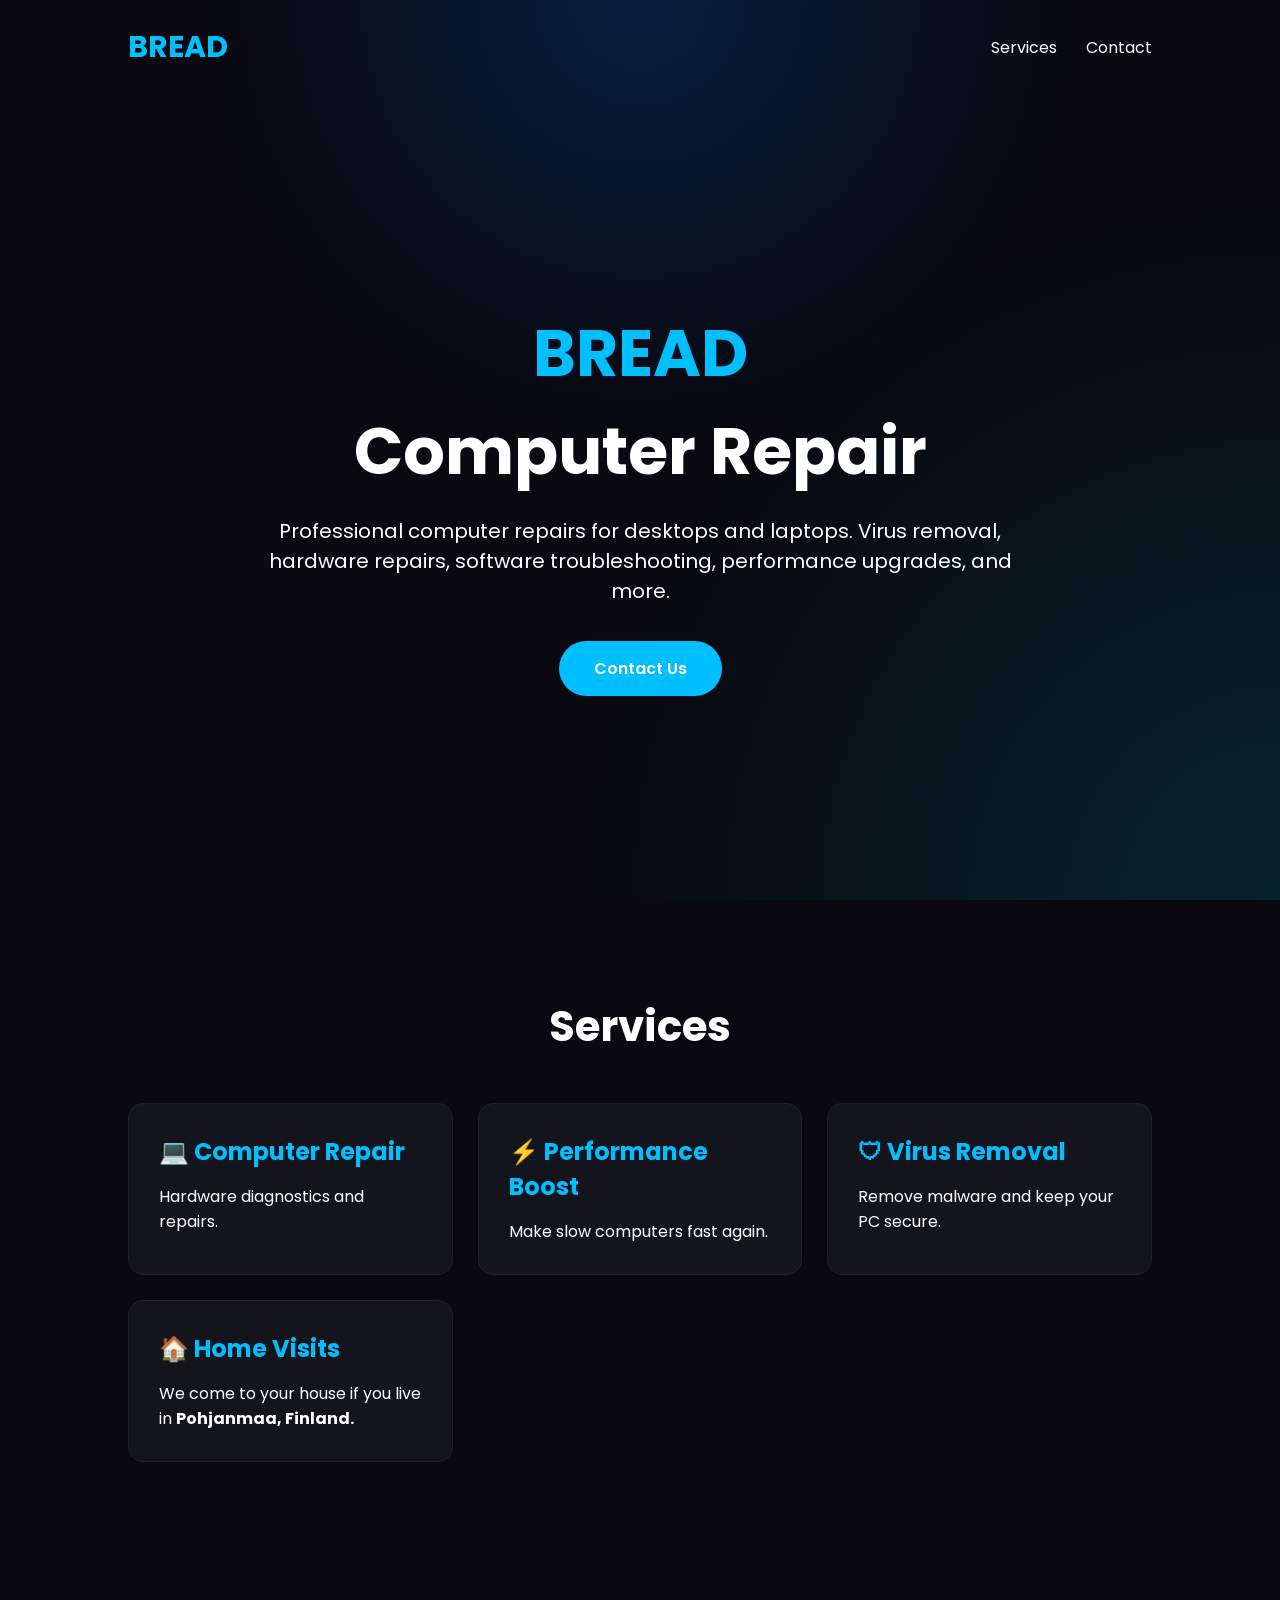
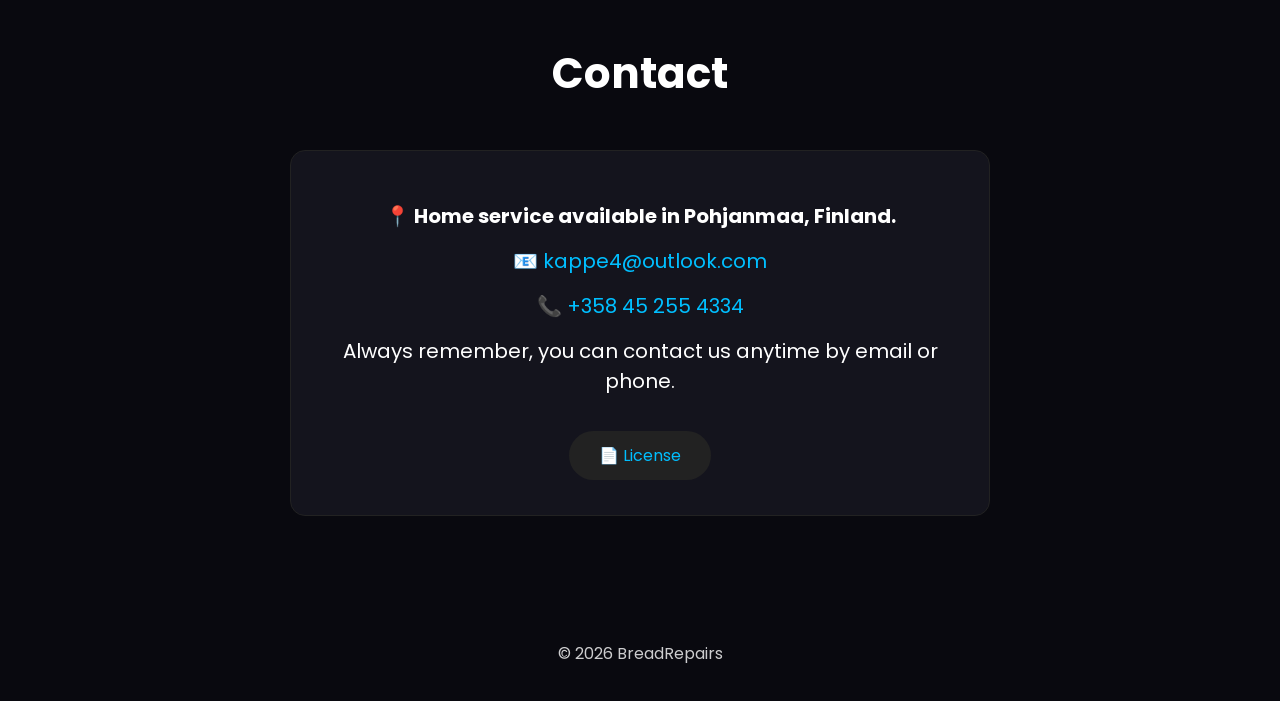
==== index.html @ 28a3bfa7 "Add initial HTML structure for BREAD Computer Repair This file contains the complete HTML structure " ====
<!DOCTYPE html>
<html lang="en">
<head>
<meta charset="UTF-8">
<meta name="viewport" content="width=device-width, initial-scale=1.0">
<title>BREAD Computer Repair</title>

<link href="https://fonts.googleapis.com/css2?family=Poppins:wght@300;400;600;700&display=swap" rel="stylesheet">

<style>

*{
margin:0;
padding:0;
box-sizing:border-box;
font-family:Poppins,sans-serif;
}

body{
background:#09090f;
color:white;
overflow-x:hidden;
}

body::before{
content:"";
position:fixed;
inset:0;
background:
radial-gradient(circle at top,#0077ff33 0%,transparent 40%),
radial-gradient(circle at bottom right,#00d4ff22 0%,transparent 45%);
z-index:-1;
}

nav{
display:flex;
justify-content:space-between;
align-items:center;
padding:25px 10%;
}

.logo{
font-size:30px;
font-weight:700;
color:#00bfff;
}

nav a{
color:white;
text-decoration:none;
margin-left:25px;
transition:.3s;
}

nav a:hover{
color:#00bfff;
}

.hero{
min-height:90vh;
display:flex;
justify-content:center;
align-items:center;
text-align:center;
padding:20px;
}

.hero h1{
font-size:65px;
margin-bottom:15px;
}

.hero span{
color:#00bfff;
}

.hero p{
max-width:750px;
font-size:20px;
margin:auto;
}

.button{
display:inline-block;
margin-top:35px;
padding:15px 35px;
background:#00bfff;
color:white;
text-decoration:none;
border-radius:40px;
transition:.3s;
font-weight:600;
}

.button:hover{
transform:scale(1.05);
box-shadow:0 0 20px #00bfff;
}

section{
padding:90px 10%;
}

.title{
font-size:42px;
text-align:center;
margin-bottom:45px;
}

.cards{
display:grid;
grid-template-columns:repeat(auto-fit,minmax(250px,1fr));
gap:25px;
}

.card{
background:#14141d;
padding:30px;
border-radius:15px;
border:1px solid #222;
transition:.3s;
}

.card:hover{
transform:translateY(-8px);
border-color:#00bfff;
box-shadow:0 0 20px #00bfff44;
}

.card h2{
color:#00bfff;
margin-bottom:15px;
}

.contact-box{
max-width:700px;
margin:auto;
padding:35px;
background:#14141d;
border-radius:15px;
border:1px solid #222;
text-align:center;
}

.contact-box p{
margin:15px 0;
font-size:20px;
}

.contact-box a{
color:#00bfff;
text-decoration:none;
}

footer{
padding:35px;
text-align:center;
opacity:.8;
}

.license-button{
display:inline-block;
margin-top:20px;
padding:12px 30px;
background:#222;
color:white;
text-decoration:none;
border-radius:30px;
transition:.3s;
}

.license-button:hover{
background:#00bfff;
box-shadow:0 0 15px #00bfff;
}

@media(max-width:700px){

.hero h1{
font-size:45px;
}

.hero p{
font-size:18px;
}

}

</style>

</head>

<body>

<nav>

<div class="logo">BREAD</div>

<div>
<a href="#services">Services</a>
<a href="#contact">Contact</a>
</div>

</nav>

<section class="hero">

<div>

<h1><span>BREAD</span><br>Computer Repair</h1>

<p>
Professional computer repairs for desktops and laptops.
Virus removal, hardware repairs, software troubleshooting,
performance upgrades, and more.
</p>

<a class="button" href="#contact">Contact Us</a>

</div>

</section>

<section id="services">

<h1 class="title">Services</h1>

<div class="cards">

<div class="card">
<h2>💻 Computer Repair</h2>
<p>Hardware diagnostics and repairs.</p>
</div>

<div class="card">
<h2>⚡ Performance Boost</h2>
<p>Make slow computers fast again.</p>
</div>

<div class="card">
<h2>🛡 Virus Removal</h2>
<p>Remove malware and keep your PC secure.</p>
</div>

<div class="card">
<h2>🏠 Home Visits</h2>
<p>We come to your house if you live in <strong>Pohjanmaa, Finland.</strong></p>
</div>

</div>

</section>

<section id="contact">

<h1 class="title">Contact</h1>

<div class="contact-box">

<p><strong>📍 Home service available in Pohjanmaa, Finland.</strong></p>

<p>
📧
<a href="mailto:kappe4@outlook.com">
kappe4@outlook.com
</a>
</p>

<p>
📞
<a href="tel:+358452554334">
+358 45 255 4334
</a>
</p>

<p>
Always remember, you can contact us anytime by email or phone.
</p>

<a class="license-button" href="LICENSE.html">
📄 License
</a>

</div>

</section>

<footer>

© 2026 BreadRepairs

</footer>

</body>
</html>
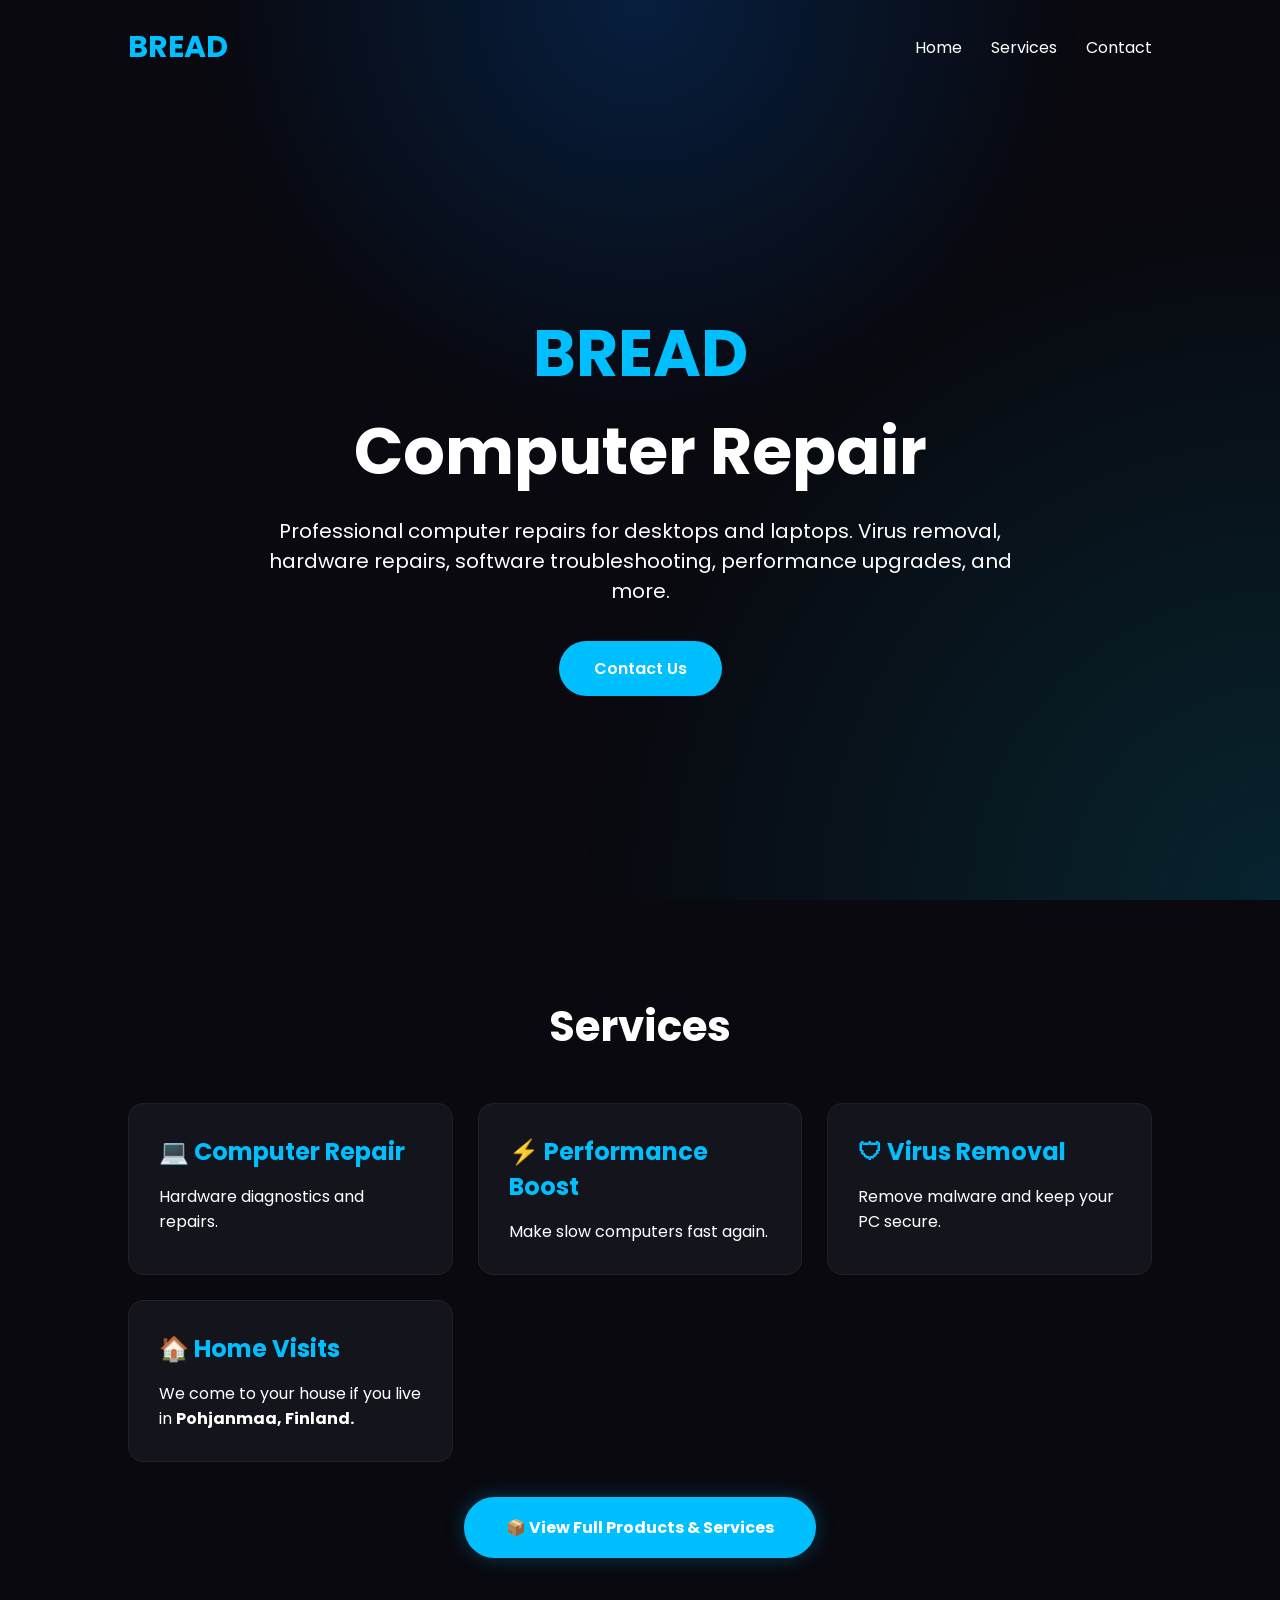
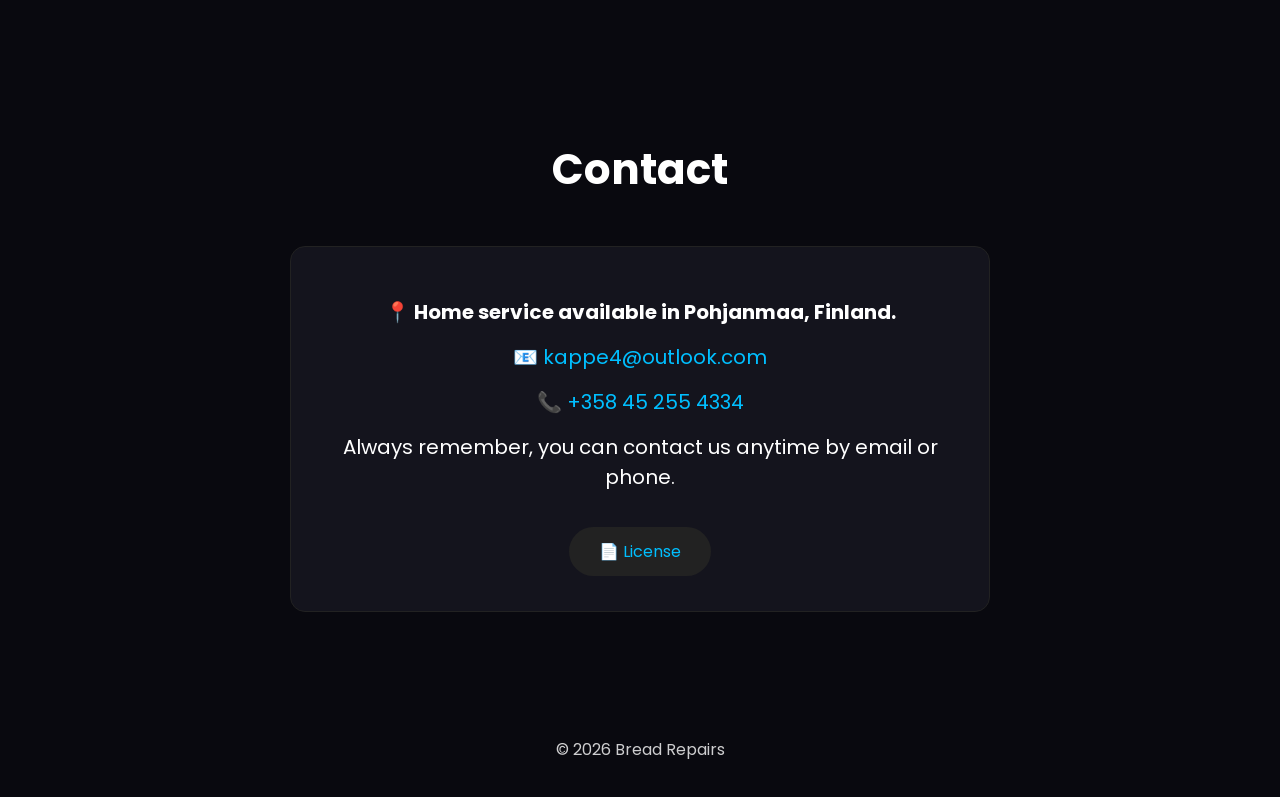
==== commit 96a5f699: "Enhance services section with smooth scrolling Add smooth scrolling and visibility transition for se" ====
--- a/index.html
+++ b/index.html
@@ -8,6 +8,10 @@
 <link href="https://fonts.googleapis.com/css2?family=Poppins:wght@300;400;600;700&display=swap" rel="stylesheet">
 
 <style>
+
+html{
+scroll-behavior:smooth;
+}
 
 *{
 margin:0;
@@ -132,6 +136,40 @@
 margin-bottom:15px;
 }
 
+.services-section{
+opacity:0;
+transform:translateY(30px);
+transition:opacity .7s ease, transform .7s ease;
+}
+
+.services-section.visible{
+opacity:1;
+transform:translateY(0);
+}
+
+.services-cta-wrap{
+margin-top:35px;
+display:flex;
+justify-content:center;
+}
+
+.services-cta{
+display:inline-block;
+padding:18px 42px;
+background:#00bfff;
+color:white;
+text-decoration:none;
+border-radius:40px;
+transition:.3s;
+font-weight:700;
+box-shadow:0 0 20px #00bfff44;
+}
+
+.services-cta:hover{
+transform:scale(1.05);
+box-shadow:0 0 24px #00bfff;
+}
+
 .contact-box{
 max-width:700px;
 margin:auto;
@@ -197,13 +235,14 @@
 <div class="logo">BREAD</div>
 
 <div>
+<a href="#hero">Home</a>
 <a href="#services">Services</a>
 <a href="#contact">Contact</a>
 </div>
 
 </nav>
 
-<section class="hero">
+<section class="hero" id="hero">
 
 <div>
 
@@ -221,7 +260,7 @@
 
 </section>
 
-<section id="services">
+<section id="services" class="services-section">
 
 <h1 class="title">Services</h1>
 
@@ -247,6 +286,10 @@
 <p>We come to your house if you live in <strong>Pohjanmaa, Finland.</strong></p>
 </div>
 
+</div>
+
+<div class="services-cta-wrap">
+<a class="services-cta" href="services.html">📦 View Full Products & Services</a>
 </div>
 
 </section>
@@ -277,7 +320,7 @@
 Always remember, you can contact us anytime by email or phone.
 </p>
 
-<a class="license-button" href="LICENSE.html">
+<a class="license-button" href="License.html">
 📄 License
 </a>
 
@@ -287,9 +330,26 @@
 
 <footer>
 
-© 2026 BreadRepairs
+© 2026 Bread Repairs
 
 </footer>
+
+<script>
+const servicesSection = document.querySelector('.services-section');
+
+if (servicesSection) {
+  const observer = new IntersectionObserver((entries) => {
+    entries.forEach((entry) => {
+      if (entry.isIntersecting) {
+        servicesSection.classList.add('visible');
+        observer.unobserve(servicesSection);
+      }
+    });
+  }, { threshold: 0.2 });
+
+  observer.observe(servicesSection);
+}
+</script>
 
 </body>
 </html>
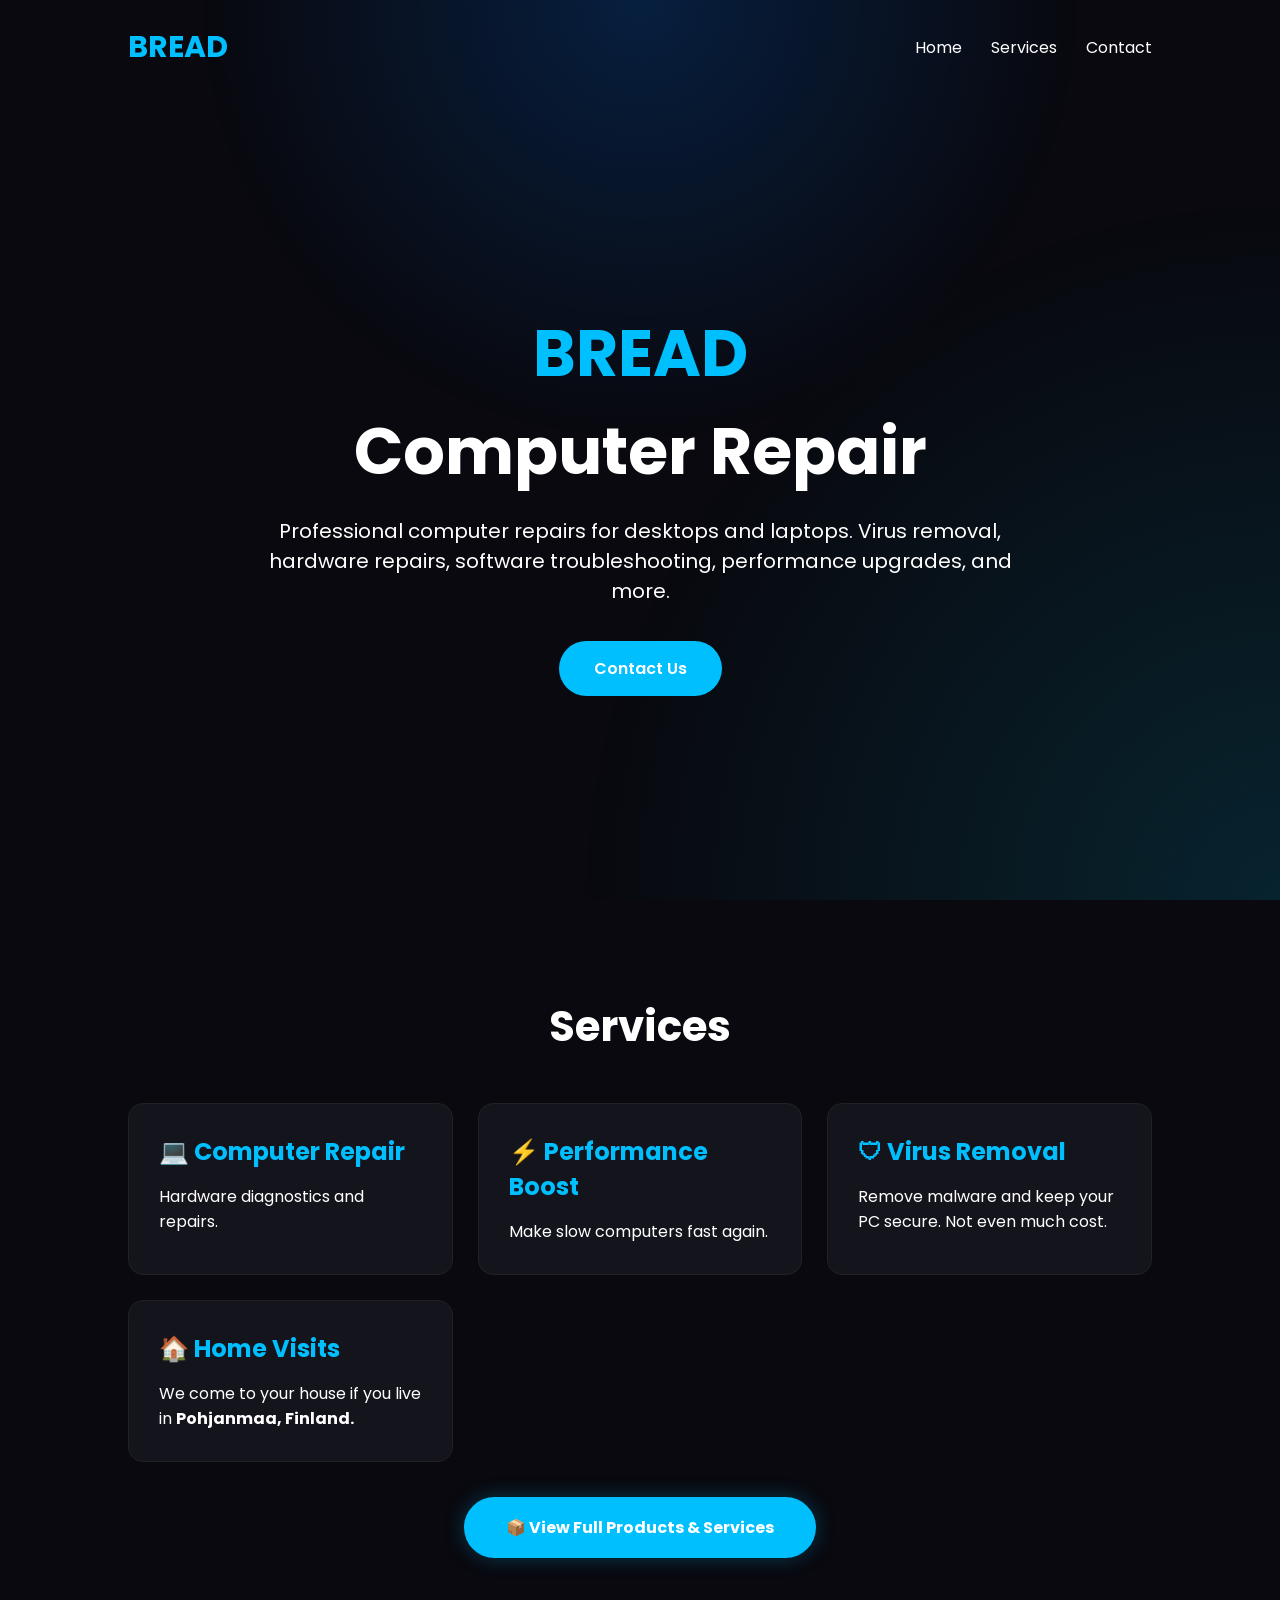
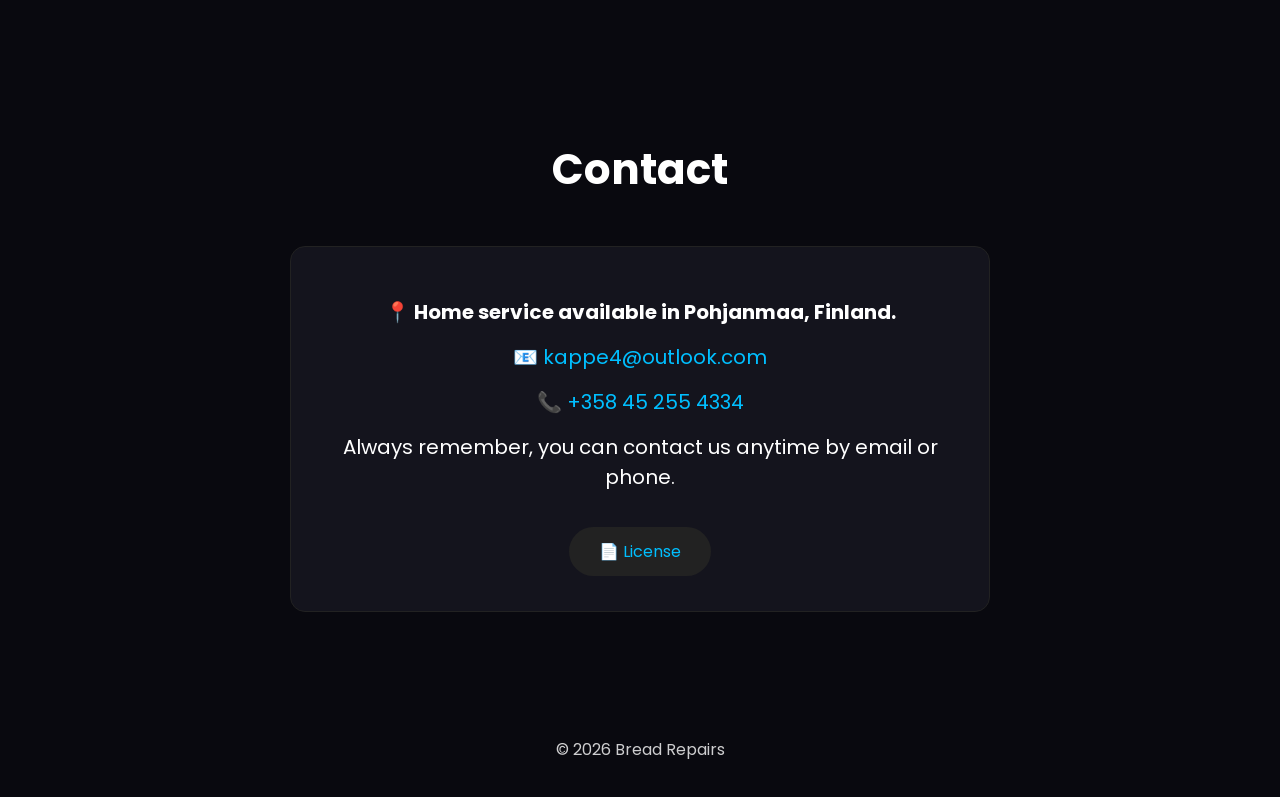
==== commit 7d902c03: "Update virus removal description with cost mention Added a note about affordability to the virus rem" ====
--- a/index.html
+++ b/index.html
@@ -278,7 +278,7 @@
 
 <div class="card">
 <h2>🛡 Virus Removal</h2>
-<p>Remove malware and keep your PC secure.</p>
+<p>Remove malware and keep your PC secure. Not even much cost.</p>
 </div>
 
 <div class="card">
